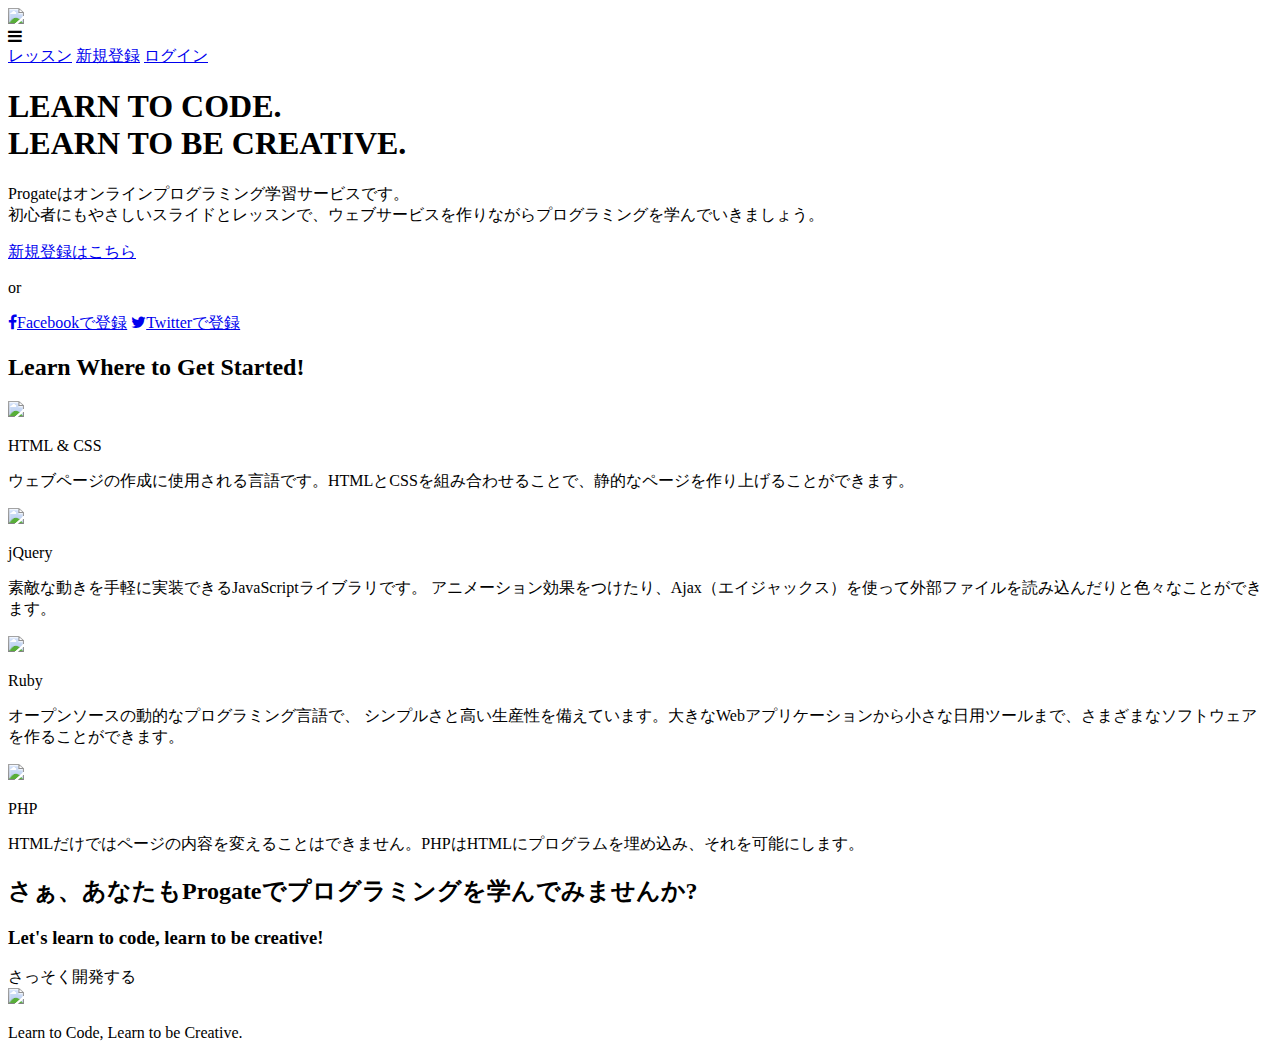
==== index.html @ 619b70c3 "Create index.html" ====
<!DOCTYPE html>
<html>
<head>
  <meta charset="utf-8">
  <meta name="viewport" content="width=device-width, initial-scale=1.0">
  <title>Progate</title>
  <link href="https://maxcdn.bootstrapcdn.com/font-awesome/4.7.0/css/font-awesome.min.css" rel="stylesheet" integrity="sha384-wvfXpqpZZVQGK6TAh5PVlGOfQNHSoD2xbE+QkPxCAFlNEevoEH3Sl0sibVcOQVnN" crossorigin="anonymous">
  <link rel="stylesheet" type="text/css" href="stylesheet.css">
</head>
<body>
  <header>
    <div class="container">
      <div class="header-left">
        <img class="logo" src="https://prog-8.com/images/html/advanced/main_logo.png">
      </div>
      <span class="fa fa-bars menu-icon"></span>
      <div class="header-right">
        <a href="#">レッスン</a>
        <a href="#">新規登録</a>
        <a href="#" class="login">ログイン</a>
      </div>
    </div>
  </header>
  <div class="top-wrapper">
    <div class="container">
      <h1>LEARN TO CODE.<br>LEARN TO BE CREATIVE.</h1>
      <p>Progateはオンラインプログラミング学習サービスです。<br>初心者にもやさしいスライドとレッスンで、ウェブサービスを作りながらプログラミングを学んでいきましょう。</p>
      <div class="btn-wrapper">
        <a href="#" class="btn signup">新規登録はこちら</a>
        <p>or</p>
        <a href="#" class="btn facebook"><span class="fa fa-facebook"></span>Facebookで登録</a>
        <a href="#" class="btn twitter"><span class="fa fa-twitter"></span>Twitterで登録</a>
      </div>
    </div>
  </div>
  <div class="lesson-wrapper">
    <div class="container">
      <div class="heading">
        <h2>Learn Where to Get Started!</h2>
      </div>
      <div class="lessons">
        <div class="lesson">
          <div class="lesson-icon">
            <img src="https://prog-8.com/images/html/advanced/html.png">
            <p>HTML & CSS</p>
          </div>
          <p class="text-contents">ウェブページの作成に使用される言語です。HTMLとCSSを組み合わせることで、静的なページを作り上げることができます。</p>
        </div>
        <div class="lesson">
          <div class="lesson-icon">
            <img src="https://prog-8.com/images/html/advanced/jQuery.png">
            <p>jQuery</p>
          </div>
          <p class="text-contents">素敵な動きを手軽に実装できるJavaScriptライブラリです。 アニメーション効果をつけたり、Ajax（エイジャックス）を使って外部ファイルを読み込んだりと色々なことができます。</p>
        </div>
        <div class="lesson">
          <div class="lesson-icon">
            <img src="https://prog-8.com/images/html/advanced/ruby.png">
            <p>Ruby</p>
          </div>
          <p class="text-contents">オープンソースの動的なプログラミング言語で、 シンプルさと高い生産性を備えています。大きなWebアプリケーションから小さな日用ツールまで、さまざまなソフトウェアを作ることができます。</p>
        </div>
        <div class="lesson">
          <div class="lesson-icon">
            <img src="https://prog-8.com/images/html/advanced/php.png">
            <p>PHP</p>
          </div>
          <p class="text-contents">HTMLだけではページの内容を変えることはできません。PHPはHTMLにプログラムを埋め込み、それを可能にします。</p>
        </div>
      </div>
      <div class="clear"></div>
    </div>
  </div>
  <div class="message-wrapper">
    <div class="container">
      <div class="heading">
        <h2>さぁ、あなたもProgateでプログラミングを学んでみませんか?</h2>
        <h3>Let's learn to code, learn to be creative!</h3>
      </div>
      <span class="btn message">さっそく開発する</span>
    </div>
  </div>
  <footer>
    <div class="container">
      <img src="https://prog-8.com/images/html/advanced/footer_logo.png">
      <p>Learn to Code, Learn to be Creative.</p>
    </div>
  </footer>
</body>
</html>
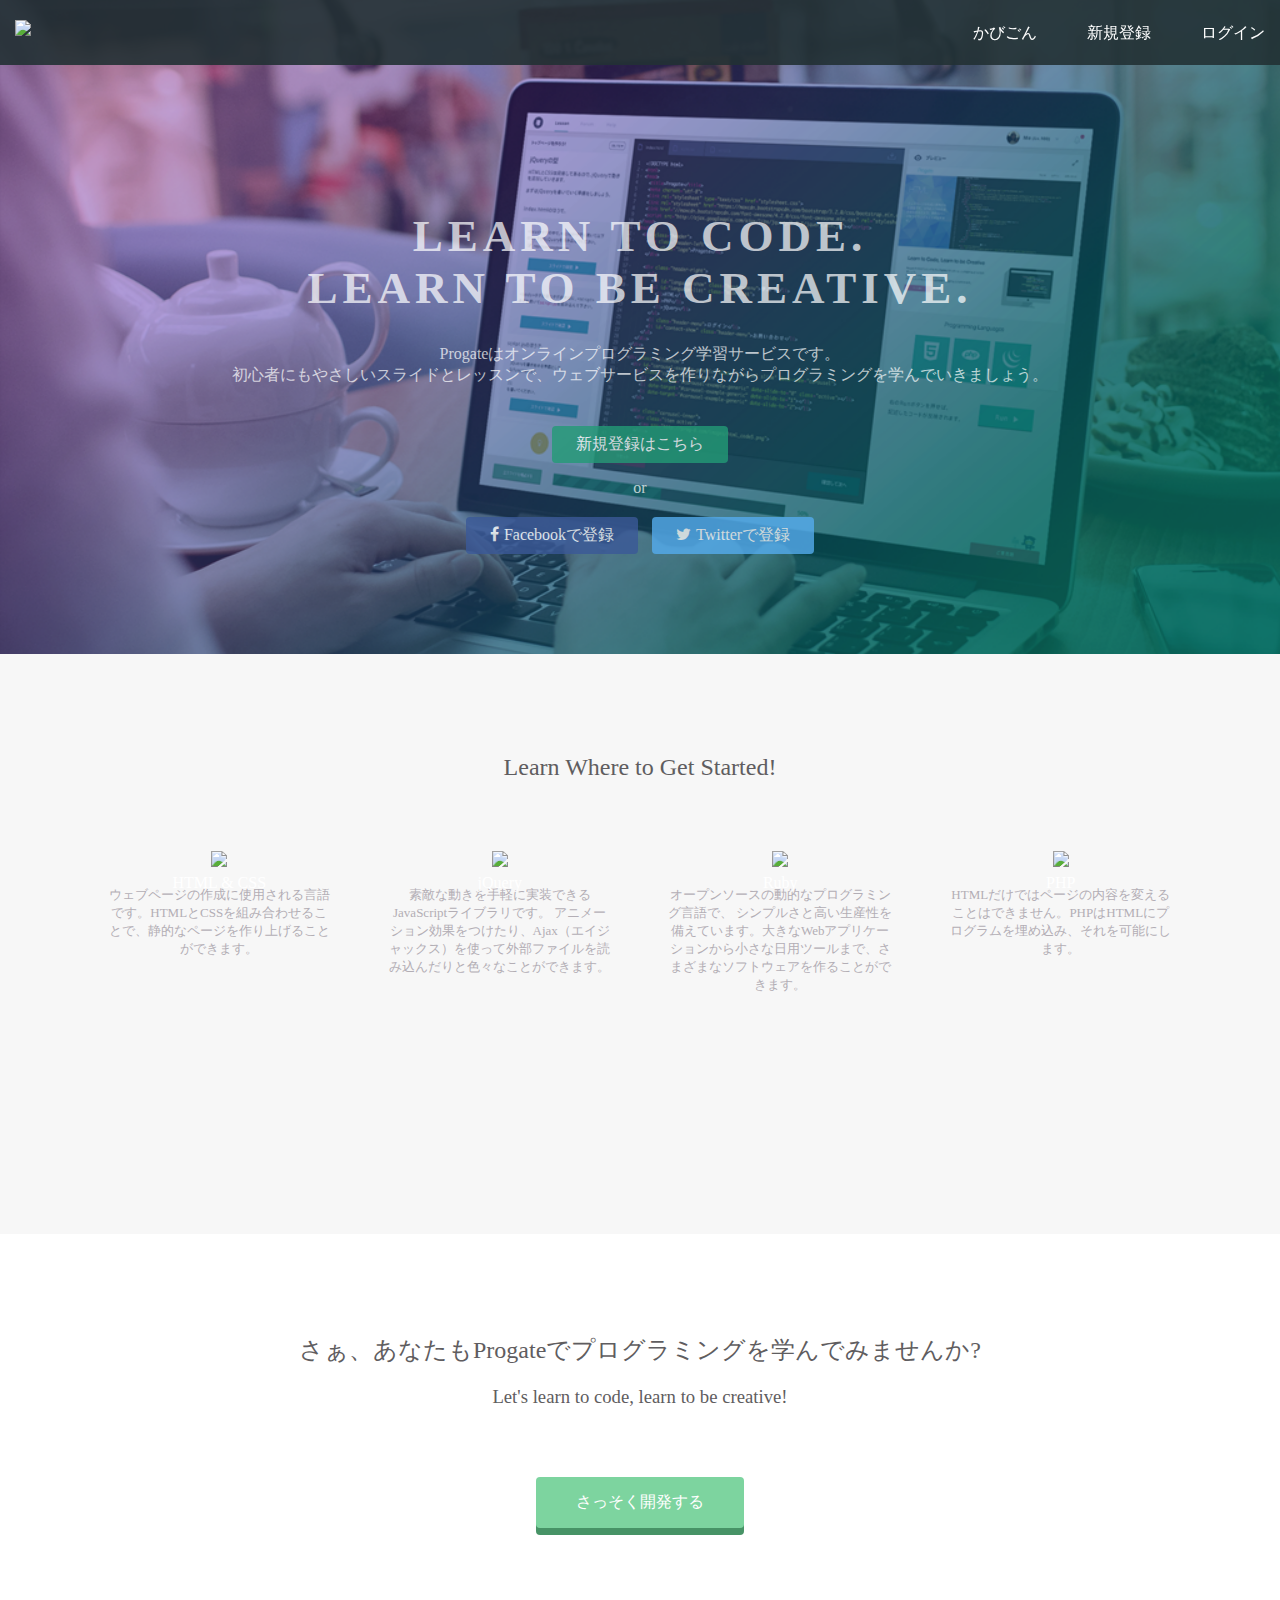
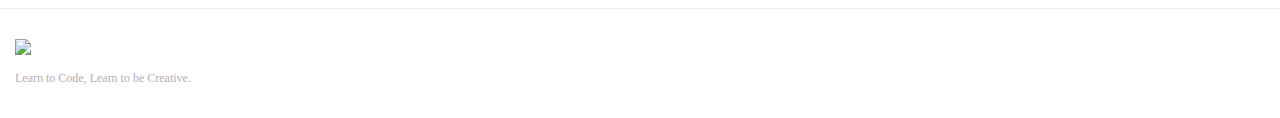
==== commit f5678ebb: "Update index.html" ====
--- a/index.html
+++ b/index.html
@@ -15,7 +15,7 @@
       </div>
       <span class="fa fa-bars menu-icon"></span>
       <div class="header-right">
-        <a href="#">レッスン</a>
+        <a href="#">かびごん</a>
         <a href="#">新規登録</a>
         <a href="#" class="login">ログイン</a>
       </div>
--- a/stylesheet.css
+++ b/stylesheet.css
@@ -0,0 +1,271 @@
+* {
+  box-sizing: border-box;
+}
+
+body {
+  margin: 0;
+  font-family: "Hiragino Kaku Gothic ProN";
+}
+
+a {
+  text-decoration: none;
+}
+
+.container {
+  width: 100%;
+  padding: 0 15px;
+  margin: 0 auto;
+}
+
+.top-wrapper {
+  padding: 180px 0 100px 0;
+  background-image: url(top.png);
+  background-size: cover;
+  color: white;
+  text-align: center;
+}
+
+.top-wrapper h1 {
+  opacity: 0.7;
+  font-size: 45px;
+  letter-spacing: 5px;
+}
+
+.top-wrapper p {
+  opacity: 0.7;
+  font-size: 16px;
+  margin-bottom: 40px;
+}
+
+.btn-wrapper {
+  text-align: center;
+}
+
+.btn-wrapper p {
+  margin-bottom: 20px;
+}
+
+.signup {
+  background-color: #239b76;
+}
+
+.facebook {
+  background-color: #3b5998;
+  margin-right: 10px;
+}
+
+.twitter {
+  background-color: #55acee;
+}
+
+.btn {
+  padding: 8px 24px;
+  color: white;
+  display: inline-block;
+  opacity: 0.8;
+  border-radius: 4px;
+  text-align: center;
+}
+
+.btn:hover {
+  opacity: 1;
+}
+
+.fa {
+  margin-right: 5px;
+}
+
+header {
+  height: 65px;
+  width: 100%;
+  background-color: rgba(34,49,52,0.9);
+  position :fixed;
+  top: 0;
+  z-index: 10;
+}
+
+.logo {
+  width: 124px;
+  margin-top: 20px;
+}
+
+.header-left {
+  float: left;
+}
+
+.header-right {
+  float: right;
+  margin-right: -25px;
+}
+
+.header-right a {
+  line-height: 65px;
+  padding: 0 25px;
+  color: white;
+  display: block;
+  float: left;
+  transition: all 0.5s;
+}
+
+.header-right a:hover {
+  background-color: rgba(255,255,255,0.3);
+}
+
+.lesson-wrapper {
+  height: 580px;
+  padding-bottom: 80px;
+  padding-left: 5%;
+  padding-right: 5%;
+  background-color: #f7f7f7;
+  text-align: center;
+}
+
+.heading {
+  padding-top: 80px;
+  padding-bottom: 50px;
+  color: #5f5d60;
+}
+
+.heading h2 {
+  font-weight: normal;
+}
+
+.lesson {
+  float: left;
+  width: 25%;
+}
+
+.lesson-icon {
+  position: relative;
+}
+
+.lesson-icon p {
+  position: absolute;
+  top: 37%;
+  width: 100%;
+  color: white;
+}
+
+.text-contents {
+  width: 80%;
+  display: inline-block;
+  margin-top: 15px;
+  font-size: 13px;
+  color: #b3aeb5;
+}
+
+.heading h3 {
+  font-weight: normal;
+}
+
+.message-wrapper {
+  border-bottom: 1px solid #eee;
+  padding-bottom: 80px;
+  text-align: center;
+}
+
+.message {
+  padding: 15px 40px;
+  background-color: #5dca88;
+  cursor: pointer;
+  box-shadow: 0px 7px #1a7940;
+}
+
+.message:active {
+  position: relative;
+  top: 7px;
+  box-shadow: none;
+}
+
+footer img {
+  width: 125px;
+}
+
+footer p {
+  color: #b3aeb5;
+  font-size: 12px;
+}
+
+footer {
+  padding-top: 30px;
+  padding-bottom: 20px;
+}
+
+.menu-icon {
+  color: white;
+  float: right;
+  font-size: 25px;
+  padding: 21px 0;
+  display: none;
+}
+
+.clear {
+  clear: left;
+}
+
+@media all and (max-width: 1000px) {
+  .lesson {
+    width: 50%;
+    margin-bottom: 50px;
+  }
+
+  .lesson-wrapper {
+    height: 990px;
+  }
+
+  footer {
+    text-align: center;
+  }
+}
+
+@media all and (max-width: 750px) {
+  .top-wrapper h1 {
+    font-size: 32px;
+  }
+
+  .heading h2 {
+    font-size: 20px;
+  }
+}
+
+@media all and (max-width: 670px) {
+  .header-right {
+    display: none;
+  }
+
+  .menu-icon {
+    display: block;
+  }
+
+  .top-wrapper .btn {
+    width: 100%;
+  }
+
+  .twitter {
+    margin-top: 10px;
+  }
+
+  .top-wrapper {
+    text-align: left;
+  }
+
+  .top-wrapper h1 {
+    font-size: 24px;
+  }
+
+  .top-wrapper p {
+    font-size: 14px;
+  }
+
+  .lesson {
+    width: 100%;
+  }
+
+  .lesson-wrapper {
+    height: 1700px;
+  }
+
+  .message-wrapper .btn {
+    width: 100%;
+  }
+}
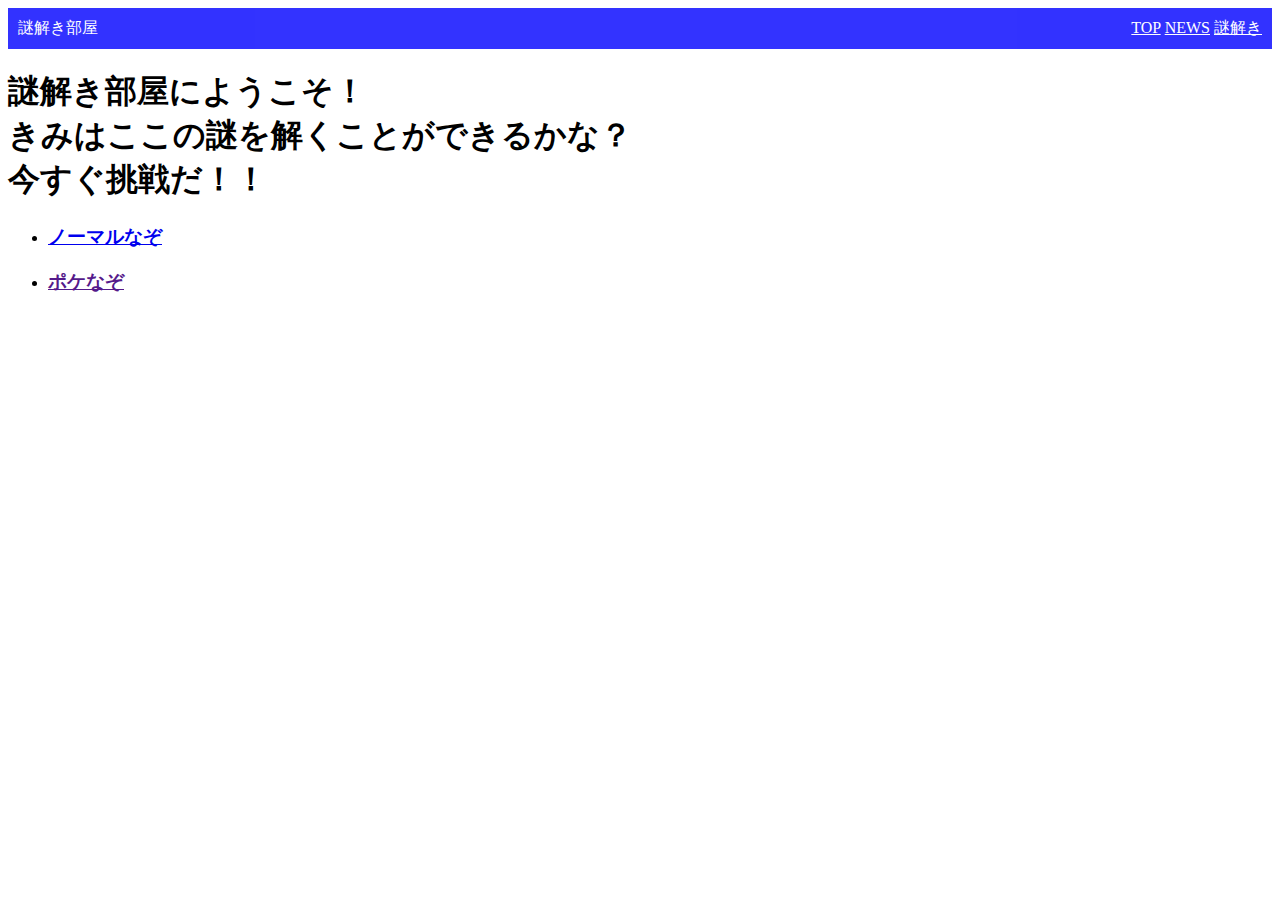
==== commit da06cd39: "Add files via upload" ====
--- a/index.html
+++ b/index.html
@@ -1,90 +1,35 @@
-<!DOCTYPE html>
-<html>
-<head>
-  <meta charset="utf-8">
-  <meta name="viewport" content="width=device-width, initial-scale=1.0">
-  <title>Progate</title>
-  <link href="https://maxcdn.bootstrapcdn.com/font-awesome/4.7.0/css/font-awesome.min.css" rel="stylesheet" integrity="sha384-wvfXpqpZZVQGK6TAh5PVlGOfQNHSoD2xbE+QkPxCAFlNEevoEH3Sl0sibVcOQVnN" crossorigin="anonymous">
-  <link rel="stylesheet" type="text/css" href="stylesheet.css">
-</head>
-<body>
-  <header>
-    <div class="container">
-      <div class="header-left">
-        <img class="logo" src="https://prog-8.com/images/html/advanced/main_logo.png">
-      </div>
-      <span class="fa fa-bars menu-icon"></span>
-      <div class="header-right">
-        <a href="#">かびごん</a>
-        <a href="#">新規登録</a>
-        <a href="#" class="login">ログイン</a>
-      </div>
-    </div>
-  </header>
-  <div class="top-wrapper">
-    <div class="container">
-      <h1>LEARN TO CODE.<br>LEARN TO BE CREATIVE.</h1>
-      <p>Progateはオンラインプログラミング学習サービスです。<br>初心者にもやさしいスライドとレッスンで、ウェブサービスを作りながらプログラミングを学んでいきましょう。</p>
-      <div class="btn-wrapper">
-        <a href="#" class="btn signup">新規登録はこちら</a>
-        <p>or</p>
-        <a href="#" class="btn facebook"><span class="fa fa-facebook"></span>Facebookで登録</a>
-        <a href="#" class="btn twitter"><span class="fa fa-twitter"></span>Twitterで登録</a>
-      </div>
-    </div>
-  </div>
-  <div class="lesson-wrapper">
-    <div class="container">
-      <div class="heading">
-        <h2>Learn Where to Get Started!</h2>
-      </div>
-      <div class="lessons">
-        <div class="lesson">
-          <div class="lesson-icon">
-            <img src="https://prog-8.com/images/html/advanced/html.png">
-            <p>HTML & CSS</p>
-          </div>
-          <p class="text-contents">ウェブページの作成に使用される言語です。HTMLとCSSを組み合わせることで、静的なページを作り上げることができます。</p>
-        </div>
-        <div class="lesson">
-          <div class="lesson-icon">
-            <img src="https://prog-8.com/images/html/advanced/jQuery.png">
-            <p>jQuery</p>
-          </div>
-          <p class="text-contents">素敵な動きを手軽に実装できるJavaScriptライブラリです。 アニメーション効果をつけたり、Ajax（エイジャックス）を使って外部ファイルを読み込んだりと色々なことができます。</p>
-        </div>
-        <div class="lesson">
-          <div class="lesson-icon">
-            <img src="https://prog-8.com/images/html/advanced/ruby.png">
-            <p>Ruby</p>
-          </div>
-          <p class="text-contents">オープンソースの動的なプログラミング言語で、 シンプルさと高い生産性を備えています。大きなWebアプリケーションから小さな日用ツールまで、さまざまなソフトウェアを作ることができます。</p>
-        </div>
-        <div class="lesson">
-          <div class="lesson-icon">
-            <img src="https://prog-8.com/images/html/advanced/php.png">
-            <p>PHP</p>
-          </div>
-          <p class="text-contents">HTMLだけではページの内容を変えることはできません。PHPはHTMLにプログラムを埋め込み、それを可能にします。</p>
-        </div>
-      </div>
-      <div class="clear"></div>
-    </div>
-  </div>
-  <div class="message-wrapper">
-    <div class="container">
-      <div class="heading">
-        <h2>さぁ、あなたもProgateでプログラミングを学んでみませんか?</h2>
-        <h3>Let's learn to code, learn to be creative!</h3>
-      </div>
-      <span class="btn message">さっそく開発する</span>
-    </div>
-  </div>
-  <footer>
-    <div class="container">
-      <img src="https://prog-8.com/images/html/advanced/footer_logo.png">
-      <p>Learn to Code, Learn to be Creative.</p>
-    </div>
-  </footer>
-</body>
-</html>
+<!DOCTYPE html>
+<html>
+  <head>
+    <meta charset="utf-8">
+    <title>謎解き部屋</title>
+    <link rel="stylesheet" href="stylesheet.css">
+  </head>
+  <body>
+    <header>
+      <div class="logo">謎解き部屋</div>
+      <div class="header-right">
+        <a href="">TOP</a>
+        <a href="">NEWS</a>
+        <a href="">謎解き</a>
+      </div>
+    </header>
+    <div class="heading">
+      <h1 class="title">謎解き部屋にようこそ！<br>きみはここの謎を解くことができるかな？<br>今すぐ挑戦だ！！</h1>
+    </div>
+    <div class="mystery-list">
+      <ul>
+        <li>
+          <a href="normal-mystery.html">
+            <h3>ノーマルなぞ</h3>
+          </a>
+        </li>
+        <li>
+          <a href="">
+            <h3>ポケなぞ</h3>
+          </a>
+        </li>
+      </ul>
+    </div>
+  </body>
+</html>--- a/stylesheet.css
+++ b/stylesheet.css
@@ -1,271 +1,15 @@
-* {
-  box-sizing: border-box;
-}
-
-body {
-  margin: 0;
-  font-family: "Hiragino Kaku Gothic ProN";
-}
-
-a {
-  text-decoration: none;
-}
-
-.container {
-  width: 100%;
-  padding: 0 15px;
-  margin: 0 auto;
-}
-
-.top-wrapper {
-  padding: 180px 0 100px 0;
-  background-image: url(top.png);
-  background-size: cover;
-  color: white;
-  text-align: center;
-}
-
-.top-wrapper h1 {
-  opacity: 0.7;
-  font-size: 45px;
-  letter-spacing: 5px;
-}
-
-.top-wrapper p {
-  opacity: 0.7;
-  font-size: 16px;
-  margin-bottom: 40px;
-}
-
-.btn-wrapper {
-  text-align: center;
-}
-
-.btn-wrapper p {
-  margin-bottom: 20px;
-}
-
-.signup {
-  background-color: #239b76;
-}
-
-.facebook {
-  background-color: #3b5998;
-  margin-right: 10px;
-}
-
-.twitter {
-  background-color: #55acee;
-}
-
-.btn {
-  padding: 8px 24px;
-  color: white;
-  display: inline-block;
-  opacity: 0.8;
-  border-radius: 4px;
-  text-align: center;
-}
-
-.btn:hover {
-  opacity: 1;
-}
-
-.fa {
-  margin-right: 5px;
-}
-
-header {
-  height: 65px;
-  width: 100%;
-  background-color: rgba(34,49,52,0.9);
-  position :fixed;
-  top: 0;
-  z-index: 10;
-}
-
-.logo {
-  width: 124px;
-  margin-top: 20px;
-}
-
-.header-left {
-  float: left;
-}
-
-.header-right {
-  float: right;
-  margin-right: -25px;
-}
-
-.header-right a {
-  line-height: 65px;
-  padding: 0 25px;
-  color: white;
-  display: block;
-  float: left;
-  transition: all 0.5s;
-}
-
-.header-right a:hover {
-  background-color: rgba(255,255,255,0.3);
-}
-
-.lesson-wrapper {
-  height: 580px;
-  padding-bottom: 80px;
-  padding-left: 5%;
-  padding-right: 5%;
-  background-color: #f7f7f7;
-  text-align: center;
-}
-
-.heading {
-  padding-top: 80px;
-  padding-bottom: 50px;
-  color: #5f5d60;
-}
-
-.heading h2 {
-  font-weight: normal;
-}
-
-.lesson {
-  float: left;
-  width: 25%;
-}
-
-.lesson-icon {
-  position: relative;
-}
-
-.lesson-icon p {
-  position: absolute;
-  top: 37%;
-  width: 100%;
-  color: white;
-}
-
-.text-contents {
-  width: 80%;
-  display: inline-block;
-  margin-top: 15px;
-  font-size: 13px;
-  color: #b3aeb5;
-}
-
-.heading h3 {
-  font-weight: normal;
-}
-
-.message-wrapper {
-  border-bottom: 1px solid #eee;
-  padding-bottom: 80px;
-  text-align: center;
-}
-
-.message {
-  padding: 15px 40px;
-  background-color: #5dca88;
-  cursor: pointer;
-  box-shadow: 0px 7px #1a7940;
-}
-
-.message:active {
-  position: relative;
-  top: 7px;
-  box-shadow: none;
-}
-
-footer img {
-  width: 125px;
-}
-
-footer p {
-  color: #b3aeb5;
-  font-size: 12px;
-}
-
-footer {
-  padding-top: 30px;
-  padding-bottom: 20px;
-}
-
-.menu-icon {
-  color: white;
-  float: right;
-  font-size: 25px;
-  padding: 21px 0;
-  display: none;
-}
-
-.clear {
-  clear: left;
-}
-
-@media all and (max-width: 1000px) {
-  .lesson {
-    width: 50%;
-    margin-bottom: 50px;
-  }
-
-  .lesson-wrapper {
-    height: 990px;
-  }
-
-  footer {
-    text-align: center;
-  }
-}
-
-@media all and (max-width: 750px) {
-  .top-wrapper h1 {
-    font-size: 32px;
-  }
-
-  .heading h2 {
-    font-size: 20px;
-  }
-}
-
-@media all and (max-width: 670px) {
-  .header-right {
-    display: none;
-  }
-
-  .menu-icon {
-    display: block;
-  }
-
-  .top-wrapper .btn {
-    width: 100%;
-  }
-
-  .twitter {
-    margin-top: 10px;
-  }
-
-  .top-wrapper {
-    text-align: left;
-  }
-
-  .top-wrapper h1 {
-    font-size: 24px;
-  }
-
-  .top-wrapper p {
-    font-size: 14px;
-  }
-
-  .lesson {
-    width: 100%;
-  }
-
-  .lesson-wrapper {
-    height: 1700px;
-  }
-
-  .message-wrapper .btn {
-    width: 100%;
-  }
-}
+header{
+  color:white;
+  background-color: blue;
+  opacity: 0.8;
+  padding:10px 10px;
+}
+.logo{
+  float:left;
+}
+.header-right {
+  text-align:right
+}
+.header-right a{
+  color:white;
+}